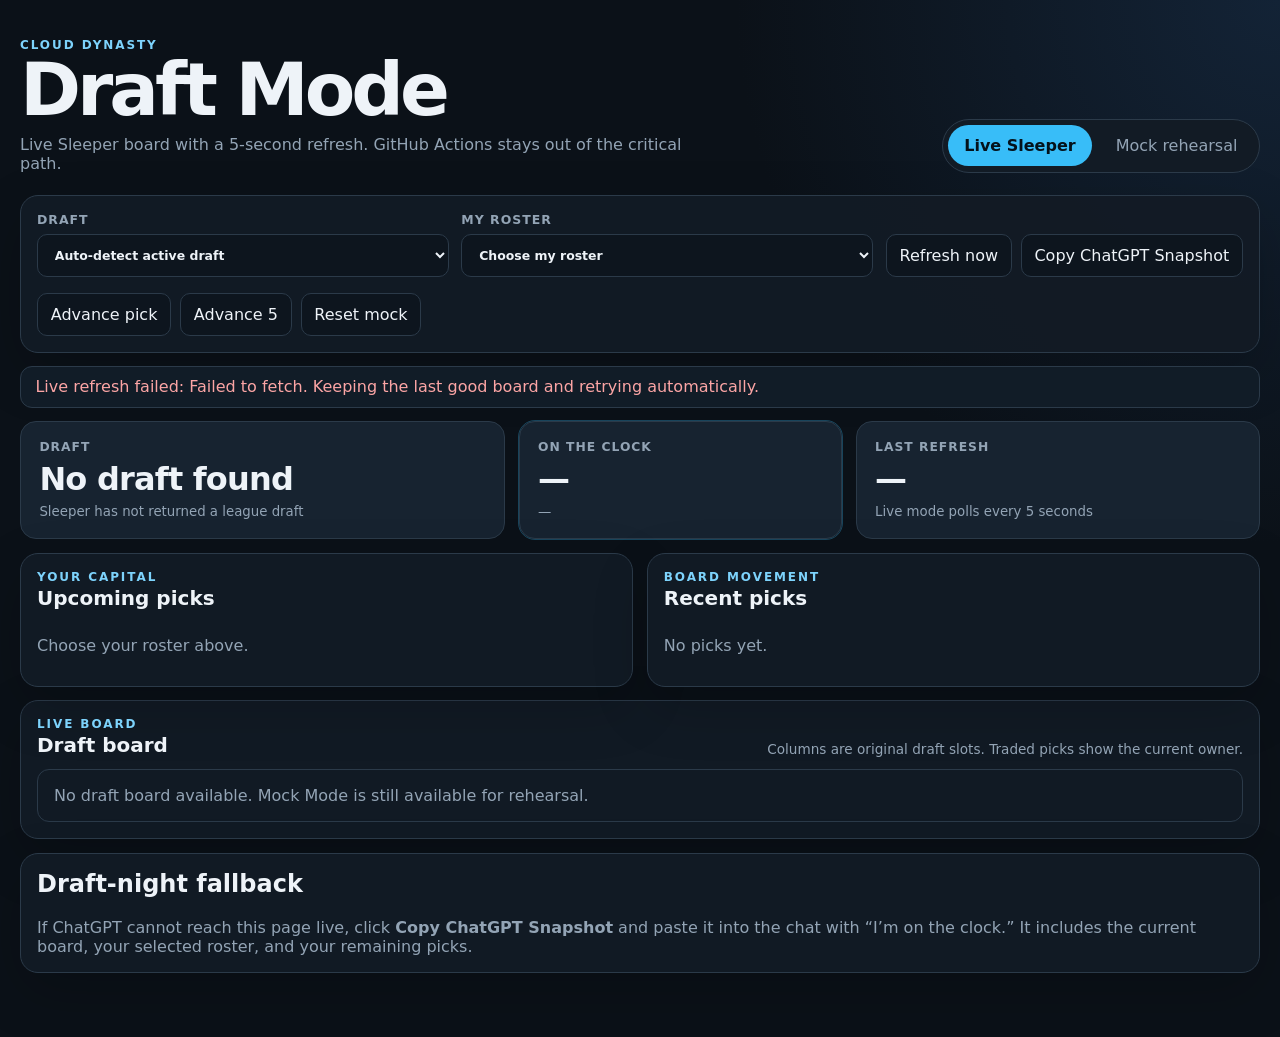
==== draft/index.html @ 827d5bed "Add Cloud Dynasty live Draft Mode" ====
<!doctype html>
<html lang="en">
<head>
  <meta charset="utf-8">
  <meta name="viewport" content="width=device-width, initial-scale=1">
  <meta name="color-scheme" content="dark light">
  <title>Cloud Dynasty Draft Mode</title>
  <link rel="stylesheet" href="./styles.css">
</head>
<body>
  <header class="hero">
    <div>
      <p class="eyebrow">Cloud Dynasty</p>
      <h1>Draft Mode</h1>
      <p class="subhead">Live Sleeper board with a 5-second refresh. GitHub Actions stays out of the critical path.</p>
    </div>
    <div class="mode-switch" aria-label="Draft mode">
      <button id="mode-live" class="mode-button active" type="button" aria-pressed="true">Live Sleeper</button>
      <button id="mode-mock" class="mode-button" type="button" aria-pressed="false">Mock rehearsal</button>
    </div>
  </header>

  <main>
    <section class="panel controls" aria-label="Draft controls">
      <label>
        Draft
        <select id="draft-select">
          <option value="auto">Auto-detect active draft</option>
        </select>
      </label>
      <label>
        My roster
        <select id="roster-select">
          <option value="">Choose my roster</option>
        </select>
      </label>
      <div class="button-row">
        <button id="manual-refresh" type="button">Refresh now</button>
        <button id="copy-snapshot" type="button">Copy ChatGPT Snapshot</button>
      </div>
      <div id="mock-controls" class="button-row mock-only" hidden>
        <button id="advance-one" type="button">Advance pick</button>
        <button id="advance-five" type="button">Advance 5</button>
        <button id="reset-mock" type="button">Reset mock</button>
      </div>
    </section>

    <div id="status-banner" class="status-banner" role="status">Loading Cloud Dynasty…</div>

    <section class="metrics" aria-label="Draft status">
      <article class="metric-card">
        <span>Draft</span>
        <strong id="draft-name">—</strong>
        <small id="draft-status">—</small>
      </article>
      <article class="metric-card emphasis">
        <span>On the clock</span>
        <strong id="current-pick">—</strong>
        <small id="current-owner">—</small>
      </article>
      <article class="metric-card">
        <span>Last refresh</span>
        <strong id="last-refresh">—</strong>
        <small id="refresh-note">Live mode polls every 5 seconds</small>
      </article>
    </section>

    <section class="side-grid">
      <article class="panel">
        <div class="section-heading">
          <div>
            <p class="eyebrow">Your capital</p>
            <h2>Upcoming picks</h2>
          </div>
        </div>
        <div id="upcoming-picks" class="pick-list empty-state">Choose your roster above.</div>
      </article>
      <article class="panel">
        <div class="section-heading">
          <div>
            <p class="eyebrow">Board movement</p>
            <h2>Recent picks</h2>
          </div>
        </div>
        <div id="recent-picks" class="pick-list empty-state">No picks yet.</div>
      </article>
    </section>

    <section class="panel board-panel">
      <div class="section-heading board-heading">
        <div>
          <p class="eyebrow">Live board</p>
          <h2>Draft board</h2>
        </div>
        <p class="board-note">Columns are original draft slots. Traded picks show the current owner.</p>
      </div>
      <div id="draft-board" class="board-wrap" aria-live="polite"></div>
    </section>

    <section class="panel help-panel">
      <h2>Draft-night fallback</h2>
      <p>If ChatGPT cannot reach this page live, click <strong>Copy ChatGPT Snapshot</strong> and paste it into the chat with “I’m on the clock.” It includes the current board, your selected roster, and your remaining picks.</p>
    </section>
  </main>

  <script type="module" src="./app.js"></script>
</body>
</html>
---- draft/styles.css ----
:root {
  font-family: Inter, ui-sans-serif, system-ui, -apple-system, BlinkMacSystemFont, "Segoe UI", sans-serif;
  color: #eef3f8;
  background: #0b1118;
  font-synthesis: none;
  --panel: #121b25;
  --panel-2: #172330;
  --border: #2b3a49;
  --muted: #93a4b5;
  --accent: #7dd3fc;
  --accent-strong: #38bdf8;
  --good: #86efac;
  --warn: #fcd34d;
  --bad: #fca5a5;
}

* { box-sizing: border-box; }
body { margin: 0; min-height: 100vh; background: radial-gradient(circle at top right, #132336 0, #0b1118 34rem); }
button, select { font: inherit; }
button { cursor: pointer; }

.hero {
  max-width: 1500px;
  margin: 0 auto;
  padding: 2.4rem 1.25rem 1.4rem;
  display: flex;
  gap: 1.5rem;
  justify-content: space-between;
  align-items: end;
}
.hero h1 { margin: .15rem 0 .35rem; font-size: clamp(2.2rem, 6vw, 4.6rem); letter-spacing: -.055em; line-height: .95; }
.eyebrow { margin: 0; text-transform: uppercase; letter-spacing: .16em; color: var(--accent); font-size: .75rem; font-weight: 800; }
.subhead { margin: .65rem 0 0; max-width: 700px; color: var(--muted); }

.mode-switch { display: flex; gap: .5rem; background: var(--panel); padding: .35rem; border: 1px solid var(--border); border-radius: 999px; }
.mode-button { border: 0; border-radius: 999px; padding: .7rem 1rem; background: transparent; color: var(--muted); }
.mode-button.active { background: var(--accent-strong); color: #04121b; font-weight: 800; }

main { max-width: 1500px; margin: 0 auto; padding: 0 1.25rem 4rem; }
.panel { background: rgba(18,27,37,.96); border: 1px solid var(--border); border-radius: 18px; box-shadow: 0 20px 55px rgba(0,0,0,.18); }
.controls { padding: 1rem; display: grid; grid-template-columns: minmax(220px, 1.1fr) minmax(220px, 1.1fr) auto; gap: .8rem; align-items: end; }
.controls label { display: grid; gap: .38rem; color: var(--muted); font-size: .78rem; font-weight: 700; text-transform: uppercase; letter-spacing: .08em; }
select, .controls button { min-height: 43px; border-radius: 10px; border: 1px solid var(--border); background: #0d151e; color: #eef3f8; padding: .65rem .8rem; }
.controls button:hover { border-color: var(--accent); }
.button-row { display: flex; gap: .55rem; flex-wrap: wrap; }
.mock-only { grid-column: 1 / -1; padding-top: .2rem; }

.status-banner { margin: .85rem 0; min-height: 2.6rem; display: flex; align-items: center; padding: .6rem .9rem; border-radius: 12px; background: #111c27; border: 1px solid var(--border); color: var(--muted); }
.status-banner.ok { color: var(--good); }
.status-banner.warn { color: var(--warn); }
.status-banner.error { color: var(--bad); }

.metrics { display: grid; grid-template-columns: 1.2fr .8fr 1fr; gap: .85rem; margin-bottom: .85rem; }
.metric-card { padding: 1.1rem 1.15rem; border: 1px solid var(--border); border-radius: 16px; background: var(--panel-2); display: grid; gap: .3rem; min-height: 118px; }
.metric-card span { color: var(--muted); font-size: .77rem; text-transform: uppercase; letter-spacing: .08em; font-weight: 700; }
.metric-card strong { font-size: clamp(1.2rem, 3vw, 2rem); letter-spacing: -.025em; }
.metric-card small { color: var(--muted); }
.metric-card.emphasis { outline: 1px solid rgba(56,189,248,.3); }

.side-grid { display: grid; grid-template-columns: 1fr 1fr; gap: .85rem; margin-bottom: .85rem; }
.side-grid .panel { padding: 1rem; }
.section-heading { display: flex; align-items: end; justify-content: space-between; gap: 1rem; margin-bottom: .75rem; }
.section-heading h2 { margin: .12rem 0 0; font-size: 1.25rem; }
.board-note { color: var(--muted); margin: 0; font-size: .85rem; }
.pick-list { display: grid; gap: .45rem; }
.pick-row { display: grid; grid-template-columns: auto 1fr auto; gap: .7rem; align-items: center; padding: .65rem .7rem; background: #0d151e; border-radius: 10px; border: 1px solid transparent; }
.pick-row .pick-label { font-weight: 800; color: var(--accent); }
.pick-row .meta { color: var(--muted); font-size: .82rem; text-align: right; }
.empty-state { color: var(--muted); padding: .9rem 0; }

.board-panel { padding: 1rem; overflow: hidden; }
.board-wrap { overflow: auto; border-radius: 12px; border: 1px solid var(--border); }
table { border-collapse: separate; border-spacing: 0; width: max(100%, 1120px); background: #0d151e; }
th, td { border-right: 1px solid var(--border); border-bottom: 1px solid var(--border); padding: .55rem; min-width: 125px; vertical-align: top; }
th:last-child, td:last-child { border-right: 0; }
tbody tr:last-child td, tbody tr:last-child th { border-bottom: 0; }
thead th { position: sticky; top: 0; z-index: 2; background: #172330; font-size: .76rem; color: var(--muted); text-align: left; }
tbody th { position: sticky; left: 0; z-index: 1; background: #172330; min-width: 72px; color: var(--accent); }
.board-cell { min-height: 92px; display: grid; align-content: start; gap: .22rem; }
.board-cell .pick-number { color: var(--muted); font-size: .72rem; }
.board-cell .player { font-weight: 800; line-height: 1.15; }
.board-cell .position { color: var(--accent); font-size: .78rem; }
.board-cell .owner { color: var(--muted); font-size: .72rem; }
.board-cell.empty .player { color: #52677a; font-weight: 600; }
td.on-clock { background: rgba(56,189,248,.13); box-shadow: inset 0 0 0 2px var(--accent-strong); }
td.my-pick { background: rgba(134,239,172,.08); }
.trade-badge { display: inline-block; margin-top: .2rem; padding: .12rem .35rem; border-radius: 999px; background: rgba(252,211,77,.11); color: var(--warn); font-size: .65rem; font-weight: 800; }

.help-panel { margin-top: .85rem; padding: 1rem; }
.help-panel h2 { margin-top: 0; }
.help-panel p { color: var(--muted); margin-bottom: 0; }

@media (max-width: 900px) {
  .hero { align-items: stretch; flex-direction: column; }
  .mode-switch { align-self: flex-start; }
  .controls { grid-template-columns: 1fr; }
  .button-row, .mock-only { grid-column: 1; }
  .metrics, .side-grid { grid-template-columns: 1fr; }
}
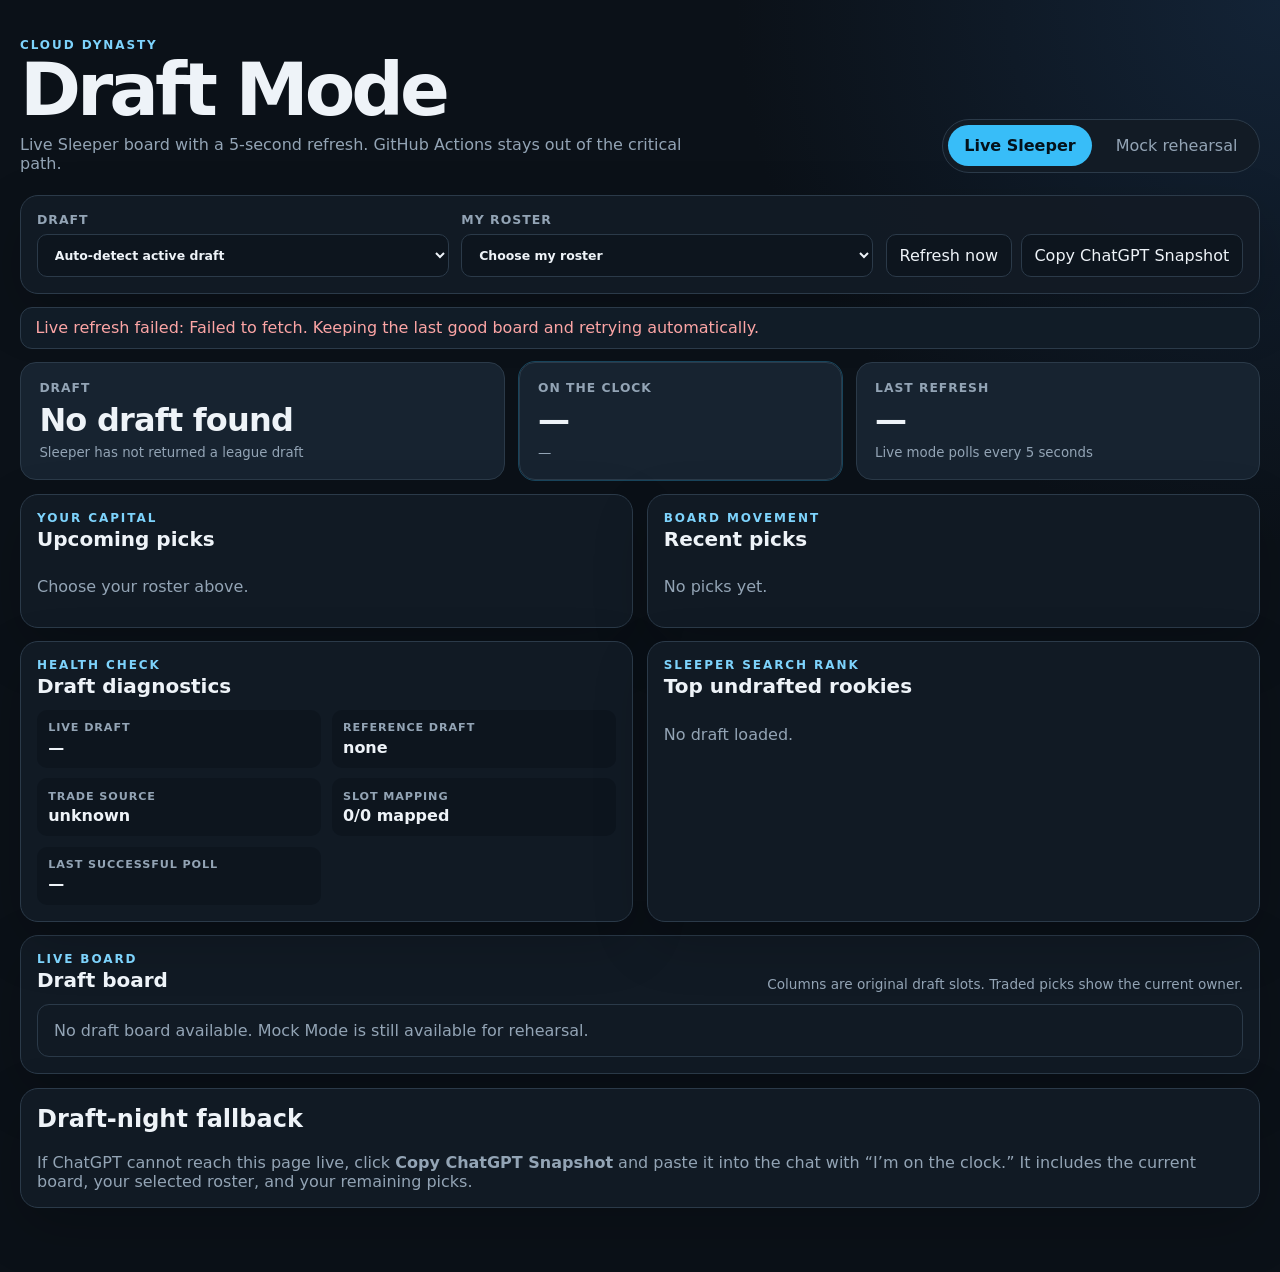
==== commit df70a8fd: "Polish Cloud Dynasty draft mode" ====
--- a/draft/index.html
+++ b/draft/index.html
@@ -86,6 +86,43 @@
       </article>
     </section>
 
+    <section class="side-grid">
+      <article class="panel" id="diagnostics-panel">
+        <div class="section-heading">
+          <div>
+            <p class="eyebrow">Health check</p>
+            <h2>Draft diagnostics</h2>
+          </div>
+        </div>
+        <dl class="diagnostic-grid">
+          <div><dt>Live draft</dt><dd id="diagnostic-live-draft">—</dd></div>
+          <div><dt>Reference draft</dt><dd id="diagnostic-reference-draft">—</dd></div>
+          <div><dt>Trade source</dt><dd id="diagnostic-trade-source">—</dd></div>
+          <div><dt>Slot mapping</dt><dd id="diagnostic-mapping">—</dd></div>
+          <div><dt>Last successful poll</dt><dd id="diagnostic-last-poll">—</dd></div>
+        </dl>
+      </article>
+      <article class="panel">
+        <div class="section-heading">
+          <div>
+            <p class="eyebrow">Sleeper search rank</p>
+            <h2>Top undrafted rookies</h2>
+          </div>
+        </div>
+        <div id="available-rookies" class="available-grid empty-state">Loading player board…</div>
+      </article>
+    </section>
+
+    <section id="draft-complete-summary" class="panel complete-summary" hidden>
+      <div class="section-heading">
+        <div>
+          <p class="eyebrow">Post-draft</p>
+          <h2>Draft complete roster summary</h2>
+        </div>
+      </div>
+      <div id="draft-complete-content" class="empty-state">Choose your roster to see the post-draft summary.</div>
+    </section>
+
     <section class="panel board-panel">
       <div class="section-heading board-heading">
         <div>
--- a/draft/styles.css
+++ b/draft/styles.css
@@ -44,6 +44,7 @@
 .controls button:hover { border-color: var(--accent); }
 .button-row { display: flex; gap: .55rem; flex-wrap: wrap; }
 .mock-only { grid-column: 1 / -1; padding-top: .2rem; }
+#mock-controls[hidden] { display: none; }
 
 .status-banner { margin: .85rem 0; min-height: 2.6rem; display: flex; align-items: center; padding: .6rem .9rem; border-radius: 12px; background: #111c27; border: 1px solid var(--border); color: var(--muted); }
 .status-banner.ok { color: var(--good); }
@@ -97,3 +98,23 @@
   .button-row, .mock-only { grid-column: 1; }
   .metrics, .side-grid { grid-template-columns: 1fr; }
 }
+
+.diagnostic-grid { display: grid; grid-template-columns: 1fr 1fr; gap: .65rem; margin: 0; }
+.diagnostic-grid > div { background: #0d151e; border-radius: 10px; padding: .7rem; min-width: 0; }
+.diagnostic-grid dt { color: var(--muted); font-size: .7rem; text-transform: uppercase; letter-spacing: .08em; font-weight: 800; }
+.diagnostic-grid dd { margin: .22rem 0 0; font-weight: 750; overflow-wrap: anywhere; }
+.available-grid { display: grid; gap: .55rem; }
+.available-position { display: grid; grid-template-columns: 42px 1fr; gap: .7rem; align-items: start; background: #0d151e; border-radius: 10px; padding: .65rem .7rem; }
+.available-position strong { color: var(--accent); }
+.available-position span { color: var(--muted); line-height: 1.45; }
+.complete-summary { margin-bottom: .85rem; padding: 1rem; }
+.complete-summary[hidden] { display: none; }
+.summary-grid { display: grid; grid-template-columns: 1.2fr .8fr; gap: .85rem; }
+.summary-box { background: #0d151e; border-radius: 12px; padding: .8rem; }
+.summary-box h3 { margin: 0 0 .5rem; font-size: 1rem; }
+.summary-box ul { margin: 0; padding-left: 1.1rem; color: var(--muted); }
+.summary-box p { margin: .3rem 0; color: var(--muted); }
+
+@media (max-width: 900px) {
+  .diagnostic-grid, .summary-grid { grid-template-columns: 1fr; }
+}
